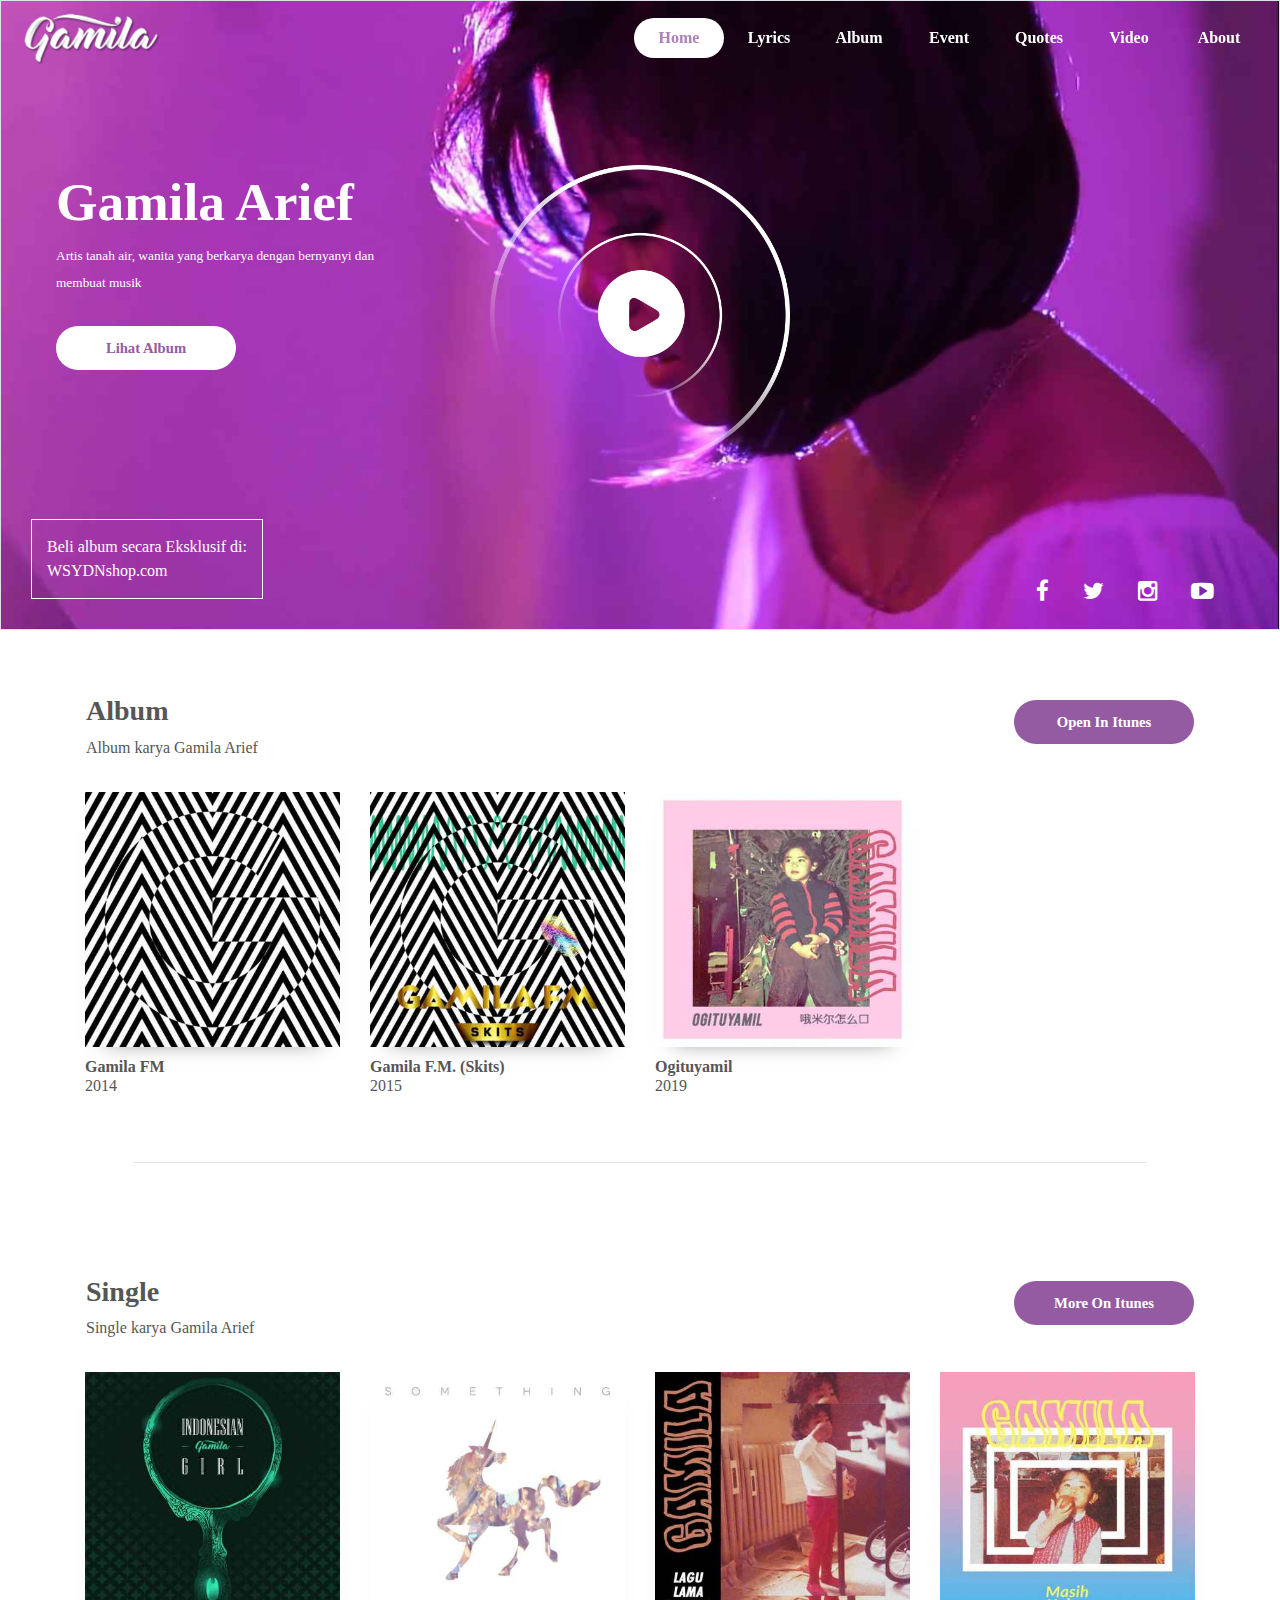
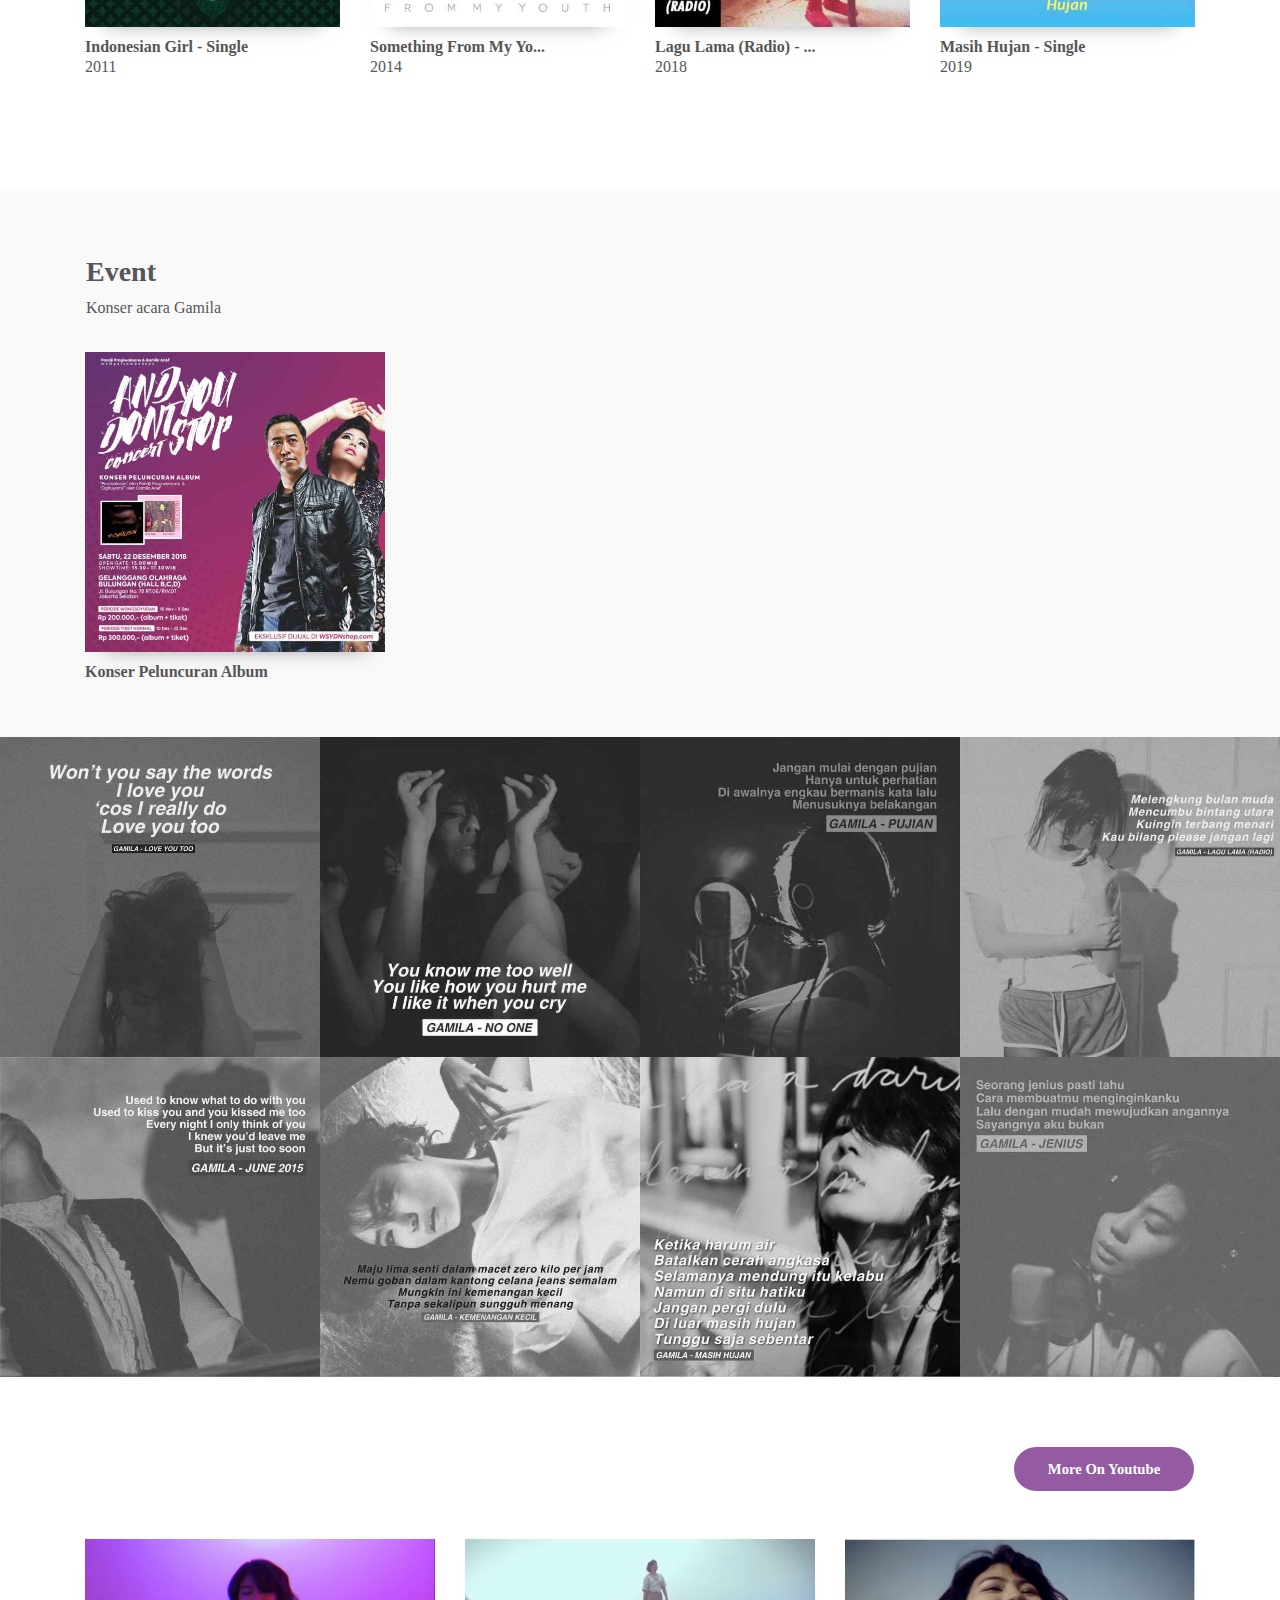
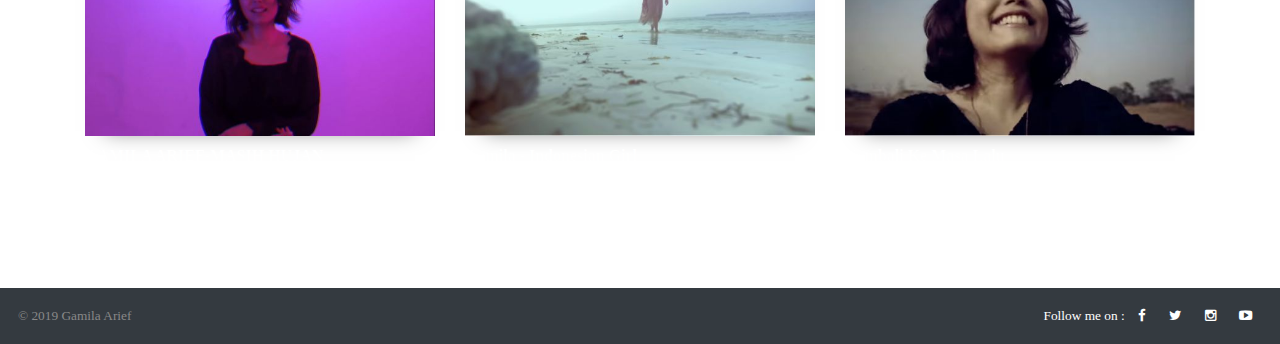
==== index.html @ d63151f1 "Add files via upload" ====
<!DOCTYPE html>
<html>
<head>
	<title>Gamila Arief - Official site</title>
	<link rel="shortcut icon" type="image/x-icon" href="img/logo2.png" />
	<!-- Latest compiled and minified CSS -->
	<link rel="stylesheet" href="https://maxcdn.bootstrapcdn.com/bootstrap/4.3.1/css/bootstrap.min.css">
	<link rel="stylesheet" href="style.css">

	<!-- jQuery library -->
	<script src="https://ajax.googleapis.com/ajax/libs/jquery/3.3.1/jquery.min.js"></script>

	<!-- Popper JS -->
	<script src="https://cdnjs.cloudflare.com/ajax/libs/popper.js/1.14.7/umd/popper.min.js"></script>
	<link rel="stylesheet" href="css/magnific-popup.css">
	<!-- Magnific Popup core JS file -->
	<script src="js/jquery.magnific-popup.js"></script>

	<!-- Latest compiled JavaScript -->
	<script src="https://maxcdn.bootstrapcdn.com/bootstrap/4.3.1/js/bootstrap.min.js"></script>

	<link rel="stylesheet" href="fontawesome/css/font-awesome.min.css">

	<meta name="viewport" content="width=device-width,initial-scale=1.0">
</head>
<body>
	<header class="border col-sm-12">
		<nav class="navbar fixed-top" id="navbarid">
			<div class="nav-brand">
				<a href="index.html"><img src="img/logo.png" width="150px"></a>
			</div>
			<ul class="nav navbar-right navbar-inline mynavbar">
				<li class="nav-item nav-res">
					<a href="index.html" class="nav-link"  id="active"><b>Home</b></a>
				</li>
				<li class="nav-item nav-res">
					<a href="Lyric.html" class="nav-link"><b>Lyrics</b></a>
				</li>
				<li class="nav-item nav-res album">
					<a href="index.html#album" class="nav-link"><b>Album</b></a>
				</li>
				<li class="nav-item nav-res event">
					<a href="index.html#event" class="nav-link"><b>Event</b></a>
				</li>
				<li class="nav-item nav-res quotes">
					<a href="index.html#quotes" class="nav-link"><b>Quotes</b></a>
				</li>
				<li class="nav-item nav-res video">
					<a href="index.html#video" class="nav-link"><b>Video</b></a>
				</li>
				<li class="nav-item nav-res">
					<a href="about.html" class="nav-link"><b>About</b></a>
				</li>

				<li class="nav-item dropdown">
			      <a class="nav-link dropdown-toggle" href="#" id="navbardrop" data-toggle="dropdown">
			        Menu
			      </a>
			      <div class="dropdown-menu">
			        <a class="dropdown-item" href="index.html" id="active2">Home</a>
			         <a class="dropdown-item" href="lyric.html">Lyrics</a>
			        <a class="dropdown-item album" href="index.html#album">Album</a>
			        <a class="dropdown-item event" href="index.html#event">Event</a>
			        <a class="dropdown-item quotes" href="index.html#quotes">Quotes</a>
			        <a class="dropdown-item video" href="index.html#video">Video</a>
			         <a class="dropdown-item" href="about.html">About</a>
			      </div>
			    </li>
			</ul>
		</nav>


		<div class="short-title-header">
			<h1>Gamila Arief</h1>
			<p>
				Artis  tanah air, wanita  yang berkarya dengan bernyanyi dan membuat musik
			</p>
			<div class="my-button button-header">
				<a href="#album" class="btn bg-white color-purple">Lihat Album</a>
			</div>
		</div>

		<div class="playbutton pa-center" data-toggle="modal" data-target="#myModal">
			<a href="#">
				<img src="img/playbutton.png">
			</a>
		</div>




		<!-- Modal Video -->

		<div class="modal fade" id="myModal">
		  <div class="modal-dialog">
		    <div class="modal-content">

		      <!-- Modal Header -->
		      <div class="modal-header">
		        <h4 class="modal-title">Gamila Arief - Masih Hujan</h4>
		        <button type="button" class="close" data-dismiss="modal">&times;</button>
		      </div>

		      <!-- Modal body -->
		      <div class="modal-body">
		        <iframe width="100%" height="315" src="https://www.youtube.com/embed/t0N5Xj3_-EA" frameborder="0" allow="accelerometer; autoplay; encrypted-media; gyroscope; picture-in-picture" allowfullscreen></iframe>
		      </div>

		      <!-- Modal footer -->
		      <div class="modal-footer">
		      	<a href="https://www.youtube.com/watch?v=t0N5Xj3_-EA" class="btn btn-primary float-left" target="_blank">Open in Youtube</a>
		        <button type="button" class="btn btn-danger" data-dismiss="modal">Close</button>
		      </div>

		    </div>
		  </div>
		</div>

		<!-- Modal Video -->




		<div class="note-buy pa">
			Beli album secara Eksklusif di:<Br><a href="http://WSYDNshop.com">WSYDNshop.com</a>
		</div>

		<div class="medsos pa">
			<a href="https://www.facebook.com/gamila.burhan" target="_blank"><i class="fa fa-facebook"></i></a>
			<a href="https://twitter.com/gamilaarie" target="_blank"><i class="fa fa-twitter"></i></a>
			<a href="https://www.instagram.com/gamilaarief/?hl=en" target="_blank"><i class="fa fa-instagram"></i></a>
			<a href="https://www.youtube.com/user/gamilaarief" target="_blank"><i class="fa fa-youtube-play"></i></a>
		</div>
	</header>

	<main>
		<div class="scrollbacktotop">
			
		</div>
		<div class="container">
			<div class="row">
				<div class="p-3 col-6 cblack mt-5" id="album">
					<h3><b>Album</b></h3>
					<p>Album  karya Gamila Arief</p>
				</div>
				<div class="p-3 col-6 cblack  mt-4">
					<div class="my-button main-button button-header">
						<a href="https://itunes.apple.com/id/artist/gamila-arief/910777430" class="btn float-right" target="_blank">Open In Itunes</a>
					</div>
				</div>

				<div class="col-sm-12">
					
					<div class="row">
						<div class="box-square card-image-size res-five col-sm-3">
							<a href="https://itunes.apple.com/id/album/gamila-fm/id942425532" target="_blank">
								<img src="img/album1.jpg">
								<h6><b>Gamila FM</b></h6>
								<p>2014</p>
							</a>
						</div>
						<div class="box-square card-image-size res-five col-sm-3">
							<a href="https://itunes.apple.com/id/album/gamila-f-m-skits-ep/1067713448" target="_blank">
								<img src="img/album2.jpg">
								<h6><b>Gamila F.M. (Skits)</b></h6>
								<p>2015</p>
							</a>
						</div>
						<div class="box-square card-image-size res-five col-sm-3">
							<a href="https://itunes.apple.com/id/album/ogituyamil/1449852335" target="_blank">
								<img src="img/album3.jpg">
								<h6><b>Ogituyamil</b></h6>
								<p>2019</p>
							</a>
						</div>
					</div>
						
				</div>
			</div>

			<div class="m-5">
				<hr>
			</div>

			<div class="row">
				<div class="p-3 col-6 cblack mt-5">
					<h3><b>Single</b></h3>
					<p>Single  karya Gamila Arief</p>
				</div>
				<div class="p-3 col-6 cblack  mt-4">
					<div class="my-button main-button button-header">
						<a href="https://itunes.apple.com/id/artist/gamila-arief/910777430#see-all/single-albums" target="_blank" class="btn float-right">More On Itunes</a>
					</div>
				</div>

				<div class="col-sm-12 the-box">
					
					<div class="row">
						<div class="box-square card-image-size res-five col-sm-3">
							<a href="https://itunes.apple.com/id/album/indonesian-girl-single/910777397" target="_blank">
								<img src="img/single1.jpg">
								<h6><b>Indonesian Girl - Single</b></h6>
								<p>2011</p>
							</a>
						</div>
						<div class="box-square card-image-size res-five col-sm-3">
							<a href="https://itunes.apple.com/id/album/something-from-my-youth-single/910778832" target="_blank">
								<img src="img/single2.jpg">
								<h6><b>Something From My Yo...</b></h6>
								<p>2014</p>
							</a>
						</div>
						<div class="box-square card-image-size res-five col-sm-3">
							<a href="https://itunes.apple.com/id/album/lagu-lama-radio-single/1445580689" target="_blank">
								<img src="img/single3.jpg">
								<h6><b>Lagu Lama (Radio) - ...</b></h6>
								<p>2018</p>
							</a>
						</div>
						<div class="box-square card-image-size res-five col-sm-3">
							<a href="https://itunes.apple.com/id/album/masih-hujan-single/1440645522" target="_blank">
								<img src="img/single4.jpg">
								<h6><b>Masih Hujan - Single</b></h6>
								<p>2019</p>
							</a>
						</div>
					</div>
						
				</div>
				<div class="m-5"></div>
			</div>
		</div>

		<div class="container-fluid bg-grey">
			<div class="container">
				<div class="row" id="event">
					<div class="p-3 col-6 cblack mt-5">
					<h3><b>Event</b></h3>
					<p>Konser acara Gamila</p>
				</div>

				<div class="col-sm-12 the-box">
					
					<div class="row">
						<div class="box-square card-image-size card-image-size-2 col-sm-3">
							<a href="img/event.jpg">
								<img src="img/event.jpg">
								<h6><b>Konser Peluncuran Album</b></h6>
							</a>
						</div>
					</div>
					<div class="m-5"></div>	
				</div>
				</div>
			</div>
		</div>
		<div class="image-quote" id="quotes">
			<a href="img/quote1.jpg"><img src="img/quote1.jpg"></a>
			<a href="img/quote2.jpg"><img src="img/quote2.jpg"></a>
			<a href="img/quote3.jpg"><img src="img/quote3.jpg"></a>
			<a href="img/quote4.jpg"><img src="img/quote4.jpg"></a>
			<a href="img/quote5.jpg"><img src="img/quote5.jpg"></a>
			<a href="img/quote6.jpg"><img src="img/quote6.jpg"></a>
			<a href="img/quote7.jpg"><img src="img/quote7.jpg"></a>
			<a href="img/quote8.jpg"><img src="img/quote8.jpg"></a>
		</div>
		<div class="clearfix"></div>

		<div class="container-fluid video-section">
			<div class="container">
				<div class="row">
					<div class="p-3 col-6 cblack mt-5">
						<h3><b>Single</b></h3>
						<p>Single  karya Gamila Arief</p>
					</div>
					<div class="p-3 col-6 cblack  mt-4">
						<div class="my-button main-button button-header">
							<a href="https://www.youtube.com/user/gamilaarief/videos" class="btn float-right" target="_blank">More On Youtube</a>
						</div>
					</div>

					<div class="col-sm-12 the-box" id="video">
						
						<div class="row">
							<div class="box-square card-image-size card-image-size-3 col-sm-4">
								<a href="https://www.youtube.com/watch?v=t0N5Xj3_-EA" target="_blank">
									<img src="img/video1.jpg">
									<h6><b>GAMILA ARIEF-MASIH HUJAN <br>(MUSIC VIDEO)</b></h6>
								</a>
							</div>
							<div class="box-square card-image-size card-image-size-3 col-sm-4">
								<a href="https://www.youtube.com/watch?v=Pmkh_POIqPs" target="_blank">
									<img src="img/video2.jpg">
									<h6><b>Gamila - Indonesian Girl <br>[Official Video]</b></h6>
								</a>
							</div>
							<div class="box-square card-image-size card-image-size-3 col-sm-4">
								<a href="https://www.youtube.com/watch?v=XuDUXiCDimw" target="_blank">
									<img src="img/video3.jpg">
									<h6><b>Kembali Ke Masa Lalu <br>feat Ichsan Akbar</b></h6>
								</a>
							</div>
						</div>
							
					</div>
					<div class="m-5"></div>
				</div>
			</div>
		</div>
	</main>

	<footer>
		<div class="container-fluid bg-dark">
			<div class="row text-center-res">
				<div class="col-sm-6 p-2">
				&copy; 2019 Gamila Arief
			</div>
			<div class="col-sm-6 p-2 text-center-res">
				<div class="float-right color-white">
					Follow me on : 
					<a href="https://www.facebook.com/gamila.burhan" target="_blank"><i class="fa fa-facebook"></i></a>
					<a href="https://twitter.com/gamilaarie" target="_blank"><i class="fa fa-twitter"></i></a>
					<a href="https://www.instagram.com/gamilaarief/?hl=en" target="_blank"><i class="fa fa-instagram"></i></a>
					<a href="https://www.youtube.com/user/gamilaarief" target="_blank"><i class="fa fa-youtube-play"></i></a>
				</div>
			</div>
			</div>
		</div>
	</footer>



	<script type="text/javascript">
		window.onscroll = function() {myFunction()};

		function myFunction() {
		  if (document.body.scrollTop > 50 || document.documentElement.scrollTop > 50) {
		    document.getElementById("navbarid").className = "navbar fixed-top background-navbar-scroll";
		  } else {
		    document.getElementById("navbarid").className = "navbar fixed-top";
		  }

		  if(document.documentElement.scrollTop <= $("#album").offset().top){
		  	$('.album a').removeAttr('id');
		  }

		  if(document.documentElement.scrollTop >= $("#album").offset().top -100 ){
		  	$('.album a').attr('id', 'active');
		  	$('.event a').removeAttr('id');
		  	$('.quotes a').removeAttr('id');
		  	$('.video a').removeAttr('id');
		  }

		  if(document.documentElement.scrollTop >= $("#event").offset().top - 100 ){
		  	$('.event a').attr('id', 'active');
		  	$('.album a').removeAttr('id');
		  	$('.quotes a').removeAttr('id');
		  	$('.video a').removeAttr('id');
		  }

		  if(document.documentElement.scrollTop >= $("#quotes").offset().top - 200 ){
		  	$('.quotes a').attr('id', 'active');
		  	$('.album a').removeAttr('id');
		  	$('.event a').removeAttr('id');
		  	$('.video a').removeAttr('id');
		  }

		  if(document.documentElement.scrollTop >= $("#video").offset().top - 300 ){
		  	$('.video a').attr('id', 'active');
		  	$('.album a').removeAttr('id');
		  	$('.event a').removeAttr('id');
		  	$('.quotes a').removeAttr('id');
		  }
		}
		

	</script>

</body>
</html>
---- style.css ----
*{
  box-sizing: border-box;
  scroll-behavior: smooth;
}
nav .nav .nav-item a{
  color: #fff;
}
body{
  font-family: century gothic !important;
}
h1{
  font-weight: bold;
}
header{
  background: url(img/bg-1.jpg);
  background-size: cover;
  background-position: right right;
  height: 630px;
  position: relative;
}
.pa-center{
  position: absolute;
  top: 50%;
  left: 50%;
  -webkit-transform:translate(-50%,-50%);
}
.pa{
  position: absolute;
}
.tf{
  -webkit-transform:translate(-50%,-50%);
}
.cblack{
  color: #565656;
}

/*Custom button*/
.my-button .btn{
  font-size: 11pt;
  border-radius: 100px;
  font-weight: bold;
  padding: 10px;
  width: 180px;
}

/*Color */
.color-purple{
  color: #945BA3;
}



/*---------------other----------------*/

.bg-grey{
  background: #F9F9F9;
}
/*custom button*/
.button-header{
  margin-top: 30px;
}
.main-button .btn{
  background: #945BA3;
  color: #fff;
  transition: all 0.3s;
}
.main-button .btn:hover{
  background: #7F3791;
  transition: all 0.3s;
}


.short-title-header{
  color: #fff;
  margin-top: 170px;
  margin-left: 40px;
}
.short-title-header p{
  line-height: 2;
  width: 330px;
  font-size: 10pt;
}
.short-title-header h1{
  font-size: 40pt;
}

/*play button*/
.playbutton a img{
  width: 300px;
}


/*note buy*/
.note-buy{
  bottom: 30px;
  left: 30px;
  padding: 15px;
  border:1px solid #fff;
  color: #fff;
}
.note-buy a{
  color: #fff;
}

/*medsos header*/
.medsos{
  right: 50px;
  bottom: 20px;
}
.medsos a{
  color: #fff;
  font-size: 17pt;
  margin: 15px;
}
.mynavbar a{
  transition: all 0.3s;
  width: 90px;
  text-align: center;
}
.mynavbar a:hover{
  color: #945BA3 !important;
  background: #fff;
  transition: all 0.3s;
  border-radius: 100px;
}
.background-navbar-scroll{
  background: #A338C7;
  transition: all 0.3s;
}


/*Navbar menu*/
#active{
  background: #fff;
  color: #AC81B8;
  border-radius: 100px;
}
#active2{
  background: #AC81B8;
  color: #fff !important;
}
.dropdown-menu{
  margin-left: -70px;
}
.dropdown-menu a{
  color: #333 !important;
  display: block;
  width: 100%;
  padding: 10px;
}
.dropdown{
  display: none !important;
}
.dropdown-menu a:hover{
  background: #8F2288 !important;
  color: #fff !important;
  border-radius: 0;
  display: block;
  width: 100%;
}
.navdropdown-item a{
   padding: 15px;
  display: block;
   color: #fff;
   border-bottom:1px solid #fff;
  width: 100%;
}


/*Gallery*/
.image-quote img{
  float: left;
  width: 25%;
  height: 25%;
  transition: all 0.3s;
  -webkit-filter:grayscale(100%);
}
.image-quote img:hover{
  -webkit-filter:grayscale(0%);
  transition: all 0.5s;
}
/*box*/
.card-image-size img{
  width: 100%;
  box-shadow: 0px 10px -1px rgba(0,0,0,0.5);
  box-shadow: 0px 15px 20px -20px rgba(0,0,0,0.5);
  transition: all 0.3s;
}
.card-image-size-2 img{
  width: 300px;
}
.card-image-size-3 img{
  width: 100%;
}
.card-image-size a:hover img{
  box-shadow: 0px 35px 20px -20px rgba(0,0,0,0.5);
  transition: all 0.3s;
}
.card-image-size a{
  color: #565656;
}
.card-image-size p{
  margin-top: -10px;
}
.card-image-size h6{
  margin-top: 10px;
}
.box-square{
  display: inline-block;
}
.box-square:last-child{
  margin-right: 0px;
}


/*Video section*/
.video-section{
  background: url(img/bg-2.jpg);
  background-size: cover;
  background-attachment: fixed;
  background-position: top center;
  color: #fff;
}
.video-section *{
  color: #fff;
}



/*footer*/
footer .bg-dark .row{
  color: #888;
  padding: 10px;
  font-size: 10pt;
}
.color-white{
  color: #fff;
}
.color-white a{
  margin-left: 10px;
  margin-right: 10px;
  color: #fff;
}


@media(max-width: 944px){
  /*play button*/
  .playbutton a img{
    display: none;
  }
}
@media(max-width: 550px){
  .note-buy{
    bottom: 80px;
  }
  .short-title-header p{
    width: 200px;
  }
  .short-title-header h1{
    font-size: 30pt;
  }
  .my-button .btn{
    padding: 8px;
    width: 130px;
  }
  h3{
    font-size: 13pt;
  }
  .cblack p{
    font-size: 8pt;
  }
  footer .text-center-res .float-right{
    float: none !important;
  }
  footer .text-center-res{
    text-align: center;
  }
  .box-square{
    margin-top: 10px;
    margin-bottom: 10px;
  }
  .res-five{
    width: 50% !important;
  }
  .image-quote img{
    width: 50%;
  }
  .video-section{
    background-attachment: scroll;
  }
  .the-box-about h1{
    font-size: 23pt;
  }
  .the-box-about{
    padding: 30px !important;
  }
  .pn{
    padding: 30px !important;
  }
  .medsos-about .float-right{
    float: none !important;
  }
  .medsos-about{
    text-align: center !important;
    margin: 0 auto;
  }
}
@media(max-width: 768px){
  .nav-res{
    display: none;
  }
  .dropdown{
    display: block !important;;
  }
  .dropdown-menu{
    right: 30%;
  }
  .nav-brand img{
    width: 100px;
    margin-top: 10px;
  }
}




/*Lyric*/
.header-lyric{
  height: 330px;
}
.short-title-header-2{
  margin-top: 130px;
}
.lyric-box .res-five{
  margin-top: 40px;
}
.about-box .the-box-about{
  height: 400px;
  border:1px solid #eaeaea;
  color: #777;
}
.about-box .the-box-about:nth-child(1){
  background: url(img/bg-2.jpg);
  background-size: cover;
  background-position: center;
}
.color-grey a{
  color: #555;
}
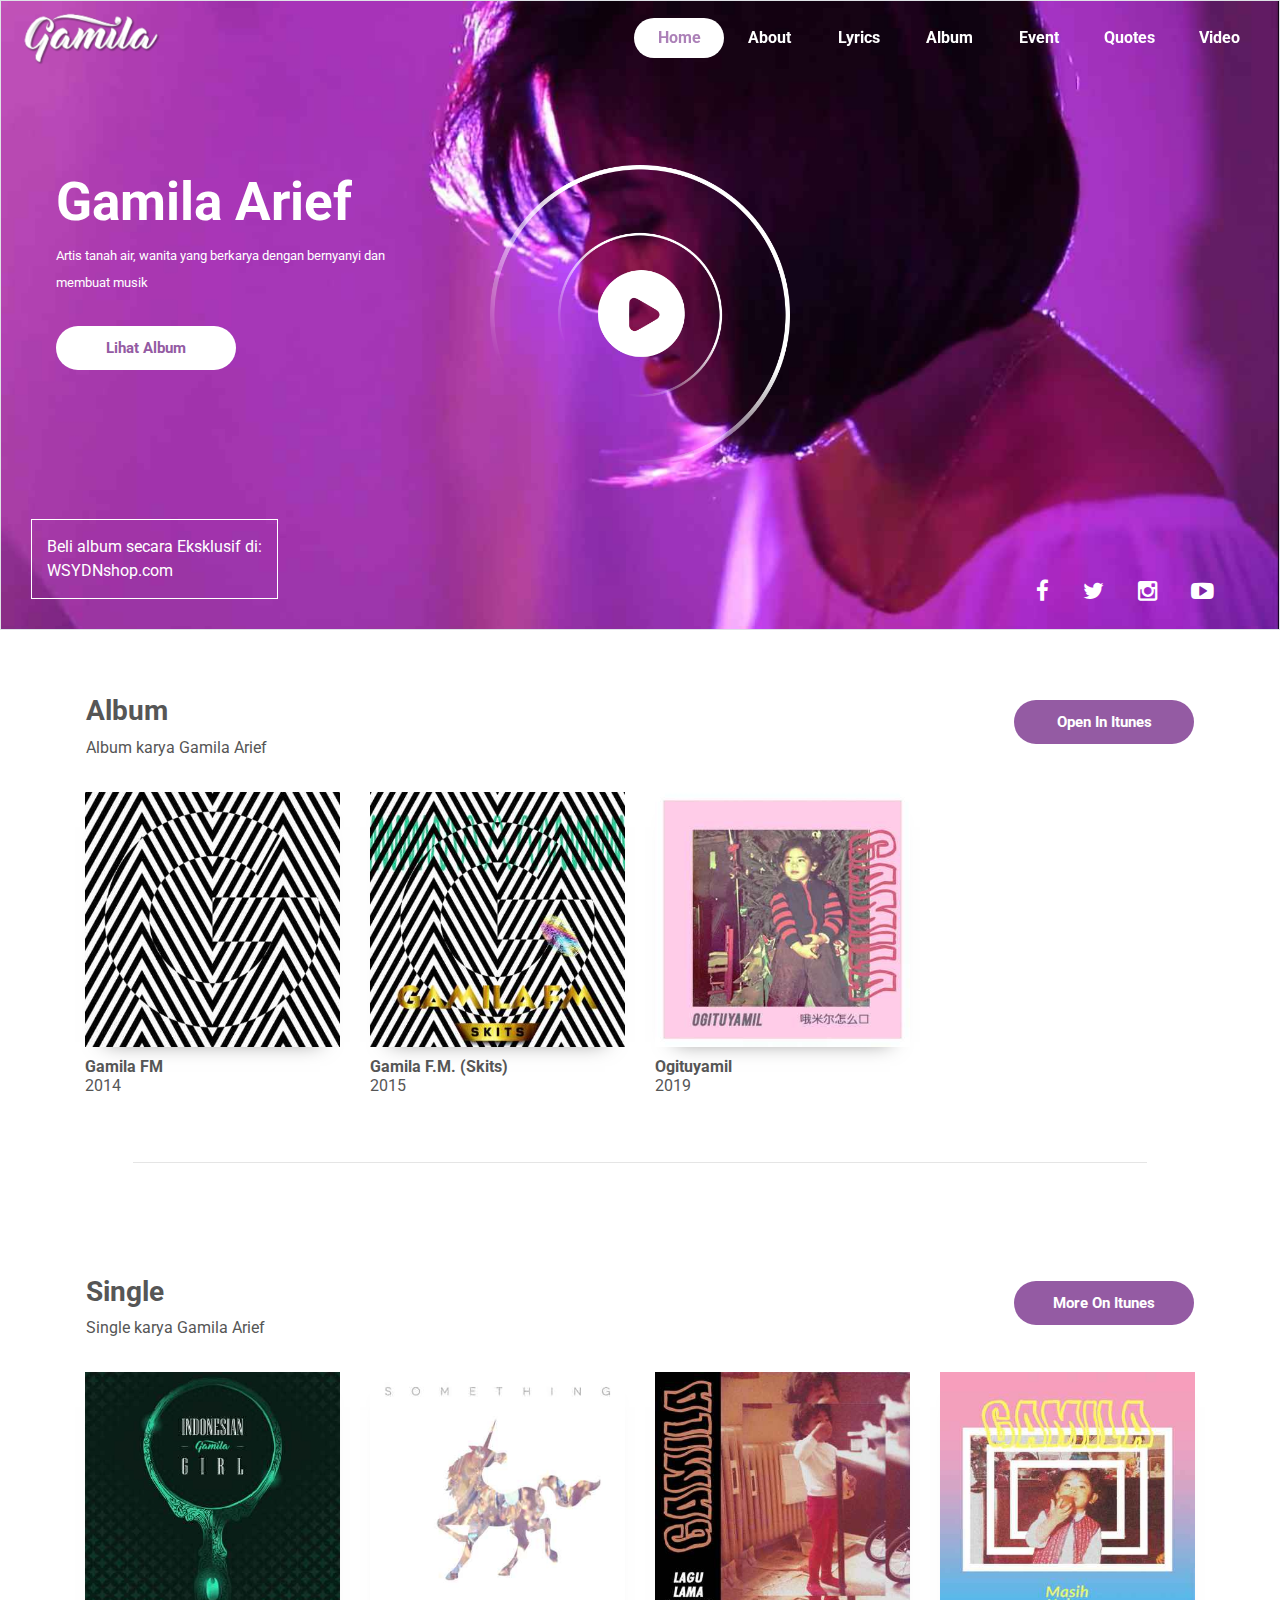
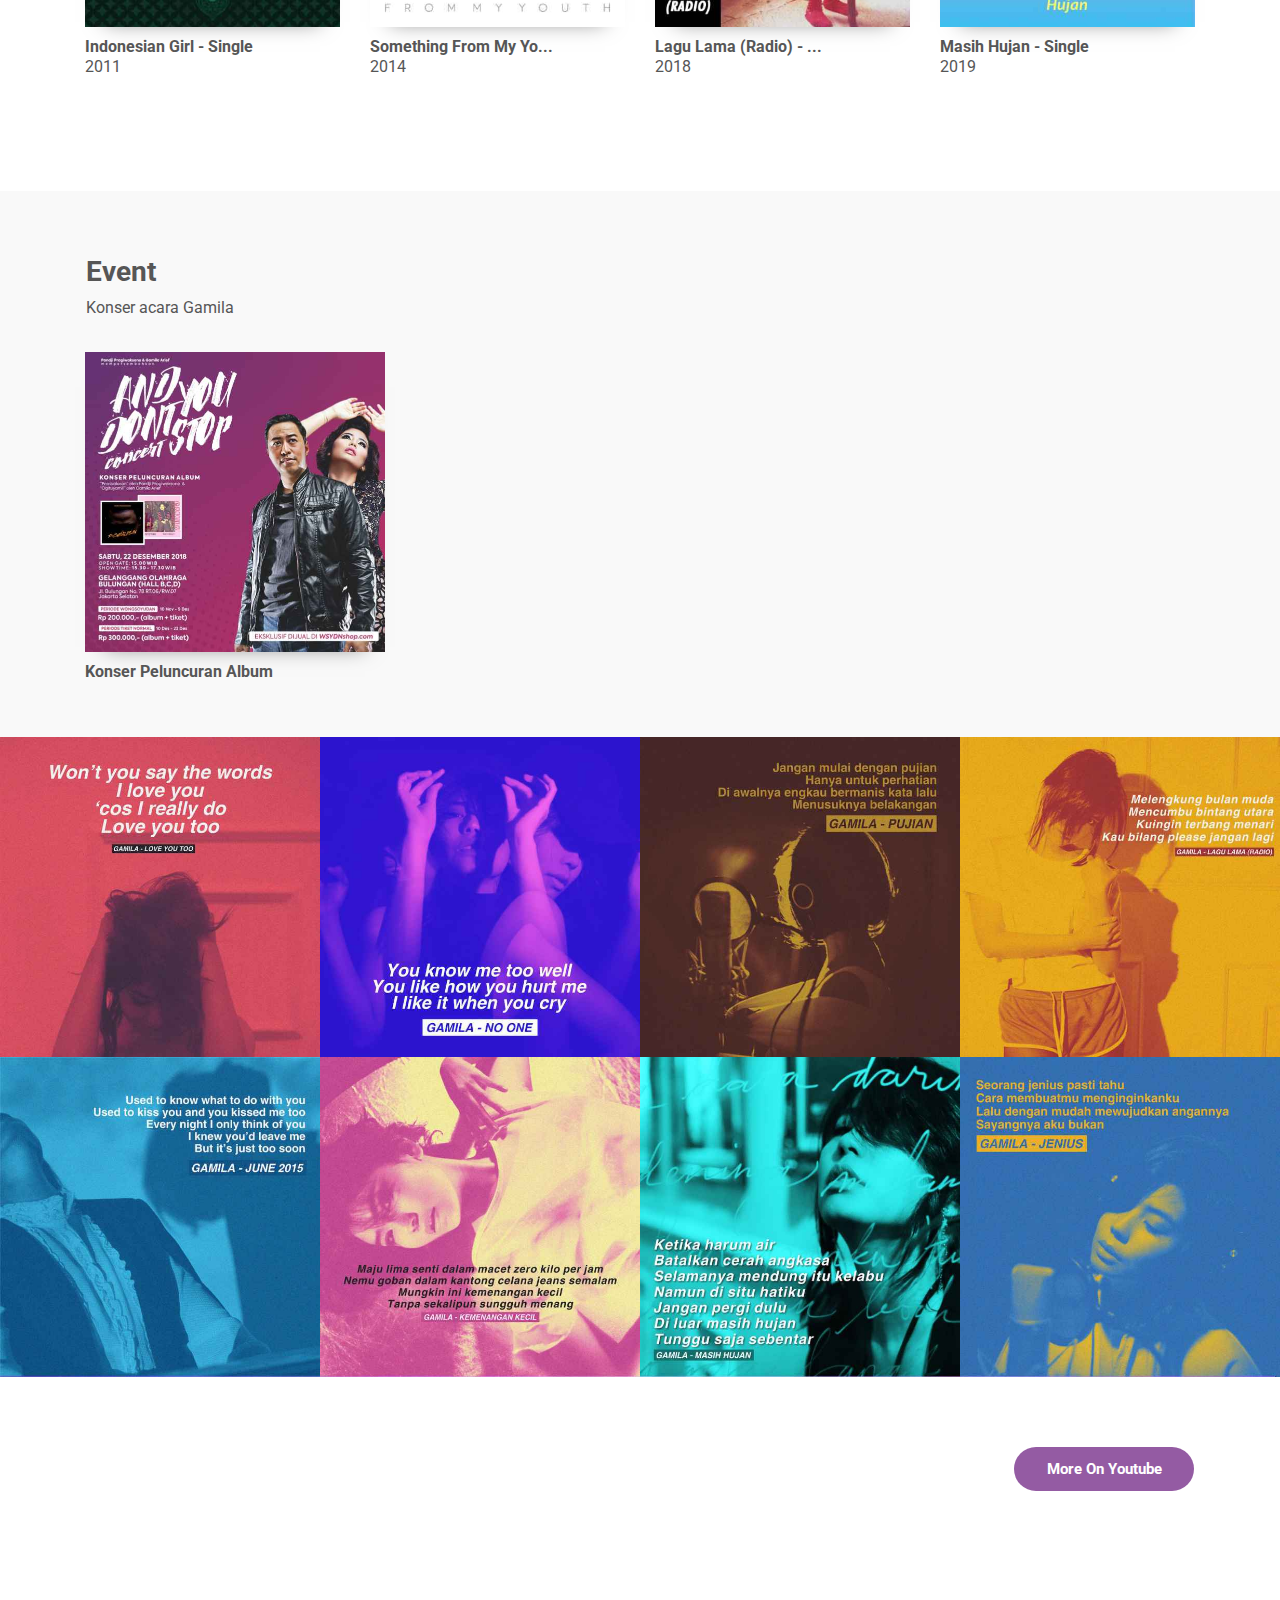
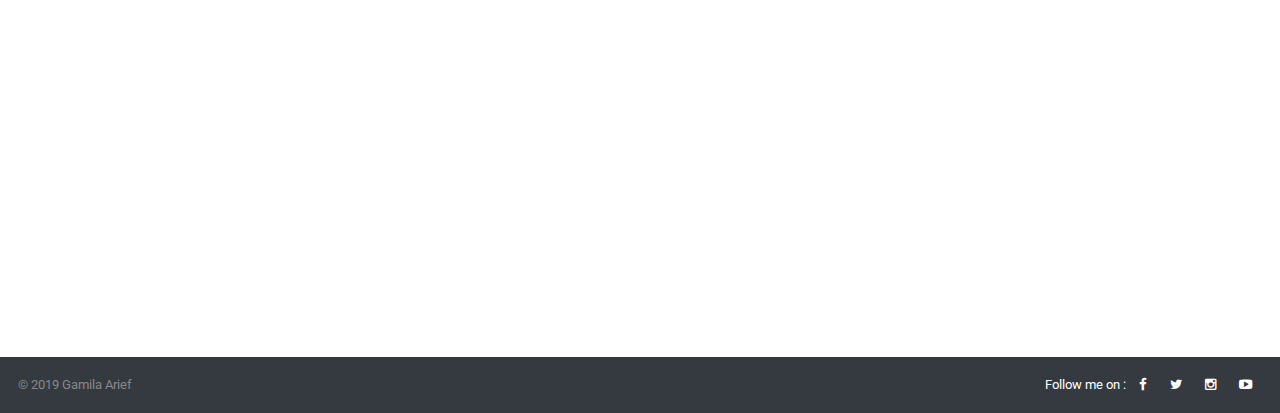
==== commit ac2f0d23: "Add files via upload" ====
--- a/index.html
+++ b/index.html
@@ -6,13 +6,14 @@
 	<!-- Latest compiled and minified CSS -->
 	<link rel="stylesheet" href="https://maxcdn.bootstrapcdn.com/bootstrap/4.3.1/css/bootstrap.min.css">
 	<link rel="stylesheet" href="style.css">
+	<link href="https://fonts.googleapis.com/css?family=Roboto" rel="stylesheet">
 
 	<!-- jQuery library -->
 	<script src="https://ajax.googleapis.com/ajax/libs/jquery/3.3.1/jquery.min.js"></script>
+	<script src="http://code.jquery.com/jquery-1.11.1.min.js"></script>
 
 	<!-- Popper JS -->
 	<script src="https://cdnjs.cloudflare.com/ajax/libs/popper.js/1.14.7/umd/popper.min.js"></script>
-	<link rel="stylesheet" href="css/magnific-popup.css">
 	<!-- Magnific Popup core JS file -->
 	<script src="js/jquery.magnific-popup.js"></script>
 
@@ -22,6 +23,12 @@
 	<link rel="stylesheet" href="fontawesome/css/font-awesome.min.css">
 
 	<meta name="viewport" content="width=device-width,initial-scale=1.0">
+
+
+
+	<script src="js/jquery.magnific-popup.js"></script>
+	<link rel="stylesheet" href="magnific-popup.css">
+	<script type="text/javascript" src="js/demo.js"></script>
 </head>
 <body>
 	<header class="border col-sm-12">
@@ -34,7 +41,10 @@
 					<a href="index.html" class="nav-link"  id="active"><b>Home</b></a>
 				</li>
 				<li class="nav-item nav-res">
-					<a href="Lyric.html" class="nav-link"><b>Lyrics</b></a>
+					<a href="about.html" class="nav-link"><b>About</b></a>
+				</li>
+				<li class="nav-item nav-res">
+					<a href="lyric.html" class="nav-link"><b>Lyrics</b></a>
 				</li>
 				<li class="nav-item nav-res album">
 					<a href="index.html#album" class="nav-link"><b>Album</b></a>
@@ -47,9 +57,6 @@
 				</li>
 				<li class="nav-item nav-res video">
 					<a href="index.html#video" class="nav-link"><b>Video</b></a>
-				</li>
-				<li class="nav-item nav-res">
-					<a href="about.html" class="nav-link"><b>About</b></a>
 				</li>
 
 				<li class="nav-item dropdown">
@@ -58,12 +65,13 @@
 			      </a>
 			      <div class="dropdown-menu">
 			        <a class="dropdown-item" href="index.html" id="active2">Home</a>
+			        <a class="dropdown-item" href="about.html">About</a>
 			         <a class="dropdown-item" href="lyric.html">Lyrics</a>
 			        <a class="dropdown-item album" href="index.html#album">Album</a>
 			        <a class="dropdown-item event" href="index.html#event">Event</a>
 			        <a class="dropdown-item quotes" href="index.html#quotes">Quotes</a>
 			        <a class="dropdown-item video" href="index.html#video">Video</a>
-			         <a class="dropdown-item" href="about.html">About</a>
+			         
 			      </div>
 			    </li>
 			</ul>
@@ -255,14 +263,27 @@
 			</div>
 		</div>
 		<div class="image-quote" id="quotes">
-			<a href="img/quote1.jpg"><img src="img/quote1.jpg"></a>
-			<a href="img/quote2.jpg"><img src="img/quote2.jpg"></a>
-			<a href="img/quote3.jpg"><img src="img/quote3.jpg"></a>
-			<a href="img/quote4.jpg"><img src="img/quote4.jpg"></a>
-			<a href="img/quote5.jpg"><img src="img/quote5.jpg"></a>
-			<a href="img/quote6.jpg"><img src="img/quote6.jpg"></a>
-			<a href="img/quote7.jpg"><img src="img/quote7.jpg"></a>
-			<a href="img/quote8.jpg"><img src="img/quote8.jpg"></a>
+
+
+
+
+
+
+
+
+		</div>
+		<div id="swarupGallery">
+		  <ul>
+		    <li><a href="img/quote1.jpg"><img src="img/quote1.jpg" width="190" height="190" alt="image 01" /></a></li>
+		    <li><a href="img/quote2.jpg"><img src="img/quote2.jpg" width="190" height="190" alt="image 02" /></a></li>
+		    <li><a href="img/quote3.jpg"><img src="img/quote3.jpg" width="190" height="190" alt="image 03" /></a></li>
+		    <li><a href="img/quote4.jpg"><img src="img/quote4.jpg" width="190" height="190" alt="image 04" /></a></li>
+		    <li><a href="img/quote5.jpg"><img src="img/quote5.jpg" width="190" height="190" alt="image 05" /></a></li>
+		    <li><a href="img/quote6.jpg"><img src="img/quote6.jpg" width="190" height="190" alt="image 06" /></a></li>
+		    <li><a href="img/quote7.jpg"><img src="img/quote7.jpg" width="190" height="190" alt="image 07" /></a></li>
+		    <li><a href="img/quote8.jpg"><img src="img/quote8.jpg" width="190" height="190" alt="image 08" /></a></li>
+		  </ul>
+		  <div id="navHolder"></div>
 		</div>
 		<div class="clearfix"></div>
 
@@ -283,22 +304,13 @@
 						
 						<div class="row">
 							<div class="box-square card-image-size card-image-size-3 col-sm-4">
-								<a href="https://www.youtube.com/watch?v=t0N5Xj3_-EA" target="_blank">
-									<img src="img/video1.jpg">
-									<h6><b>GAMILA ARIEF-MASIH HUJAN <br>(MUSIC VIDEO)</b></h6>
-								</a>
+								<iframe width="100%" height="315" src="https://www.youtube.com/embed/t0N5Xj3_-EA" frameborder="0" allow="accelerometer; autoplay; encrypted-media; gyroscope; picture-in-picture" allowfullscreen></iframe>
 							</div>
 							<div class="box-square card-image-size card-image-size-3 col-sm-4">
-								<a href="https://www.youtube.com/watch?v=Pmkh_POIqPs" target="_blank">
-									<img src="img/video2.jpg">
-									<h6><b>Gamila - Indonesian Girl <br>[Official Video]</b></h6>
-								</a>
+								<iframe width="100%" height="315" src="https://www.youtube.com/embed/Pmkh_POIqPs" frameborder="0" allow="accelerometer; autoplay; encrypted-media; gyroscope; picture-in-picture" allowfullscreen></iframe>
 							</div>
 							<div class="box-square card-image-size card-image-size-3 col-sm-4">
-								<a href="https://www.youtube.com/watch?v=XuDUXiCDimw" target="_blank">
-									<img src="img/video3.jpg">
-									<h6><b>Kembali Ke Masa Lalu <br>feat Ichsan Akbar</b></h6>
-								</a>
+								<iframe width="100%" height="315" src="https://www.youtube.com/embed/XuDUXiCDimw" frameborder="0" allow="accelerometer; autoplay; encrypted-media; gyroscope; picture-in-picture" allowfullscreen></iframe>
 							</div>
 						</div>
 							
@@ -375,6 +387,18 @@
 		
 
 	</script>
+	<script language="javascript">
+	$(document).ready(function() {
+		//alert('d');
+		$('#swarupGallery').mycaptcha({
+			width: '100',
+			navHolder: '#navHolder',
+			coloum: 0,
+			gutterSpace: 0,
+		});
+		//$(".group2").colorbox({rel:'group2', transition:"fade"});
+	});
+	</script>
 
 </body>
 </html>--- a/style.css
+++ b/style.css
@@ -6,7 +6,7 @@
   color: #fff;
 }
 body{
-  font-family: century gothic !important;
+  font-family: 'Roboto', sans-serif !important;
 }
 h1{
   font-weight: bold;
@@ -341,9 +341,87 @@
 }
 .about-box .the-box-about:nth-child(1){
   background: url(img/bg-2.jpg);
-  background-size: cover;
+  background-size: cover !important;
   background-position: center;
+  background-repeat: no-repeat;
 }
 .color-grey a{
   color: #555;
-}+}
+#swarupGallery {
+  width: 100%;
+  height: auto;
+}
+
+#swarupGallery ul {
+  width: 100%;
+  height: auto;
+  padding: 0;
+  margin: 0;
+  list-style: none;
+}
+
+#swarupGallery ul li {
+  -webkit-transition: all .2s ease-in;
+  -moz-transition: all .2s ease-in;
+  -o-transition: all .2s ease-in;
+  -ms-transition: all .2s ease-in;
+  transition: all .2s ease-in;
+  margin: 0 !important;
+}
+
+#swarupGallery ul li:hover {
+  opacity: 0.4;
+  filter: alpha(opacity=40);
+}
+
+#swarupGallery #sscsworld {
+  width: 100%;
+  height: auto;
+  display: block;
+}
+
+#swarupGallery .gallary-row {
+  width: 100%;
+  height: auto;/*position:absolute;*/
+}
+
+#swarupGallery #navHolder {
+  width: 100%;
+  height: 30px;
+  line-height: 30px;
+  padding: 0;
+  margin: 0;
+  position: absolute;
+  display: none;
+}
+
+.spacer {
+  width: 100%;
+  height: 0px;
+  margin: 0;
+  padding: 0;
+  clear: both;
+  display: block;
+}
+
+.swa-nav {
+  width: auto;
+  display: inline-block;
+  height: 30px;
+  position: absolute;
+  cursor: pointer;
+  padding: 0 5px;
+}
+
+#next-swa {
+  right: 0px;
+  top: 0px;
+}
+
+#prev-swa {
+  left: 0px;
+  top: 0px;
+}
+
+.kkk { display: none }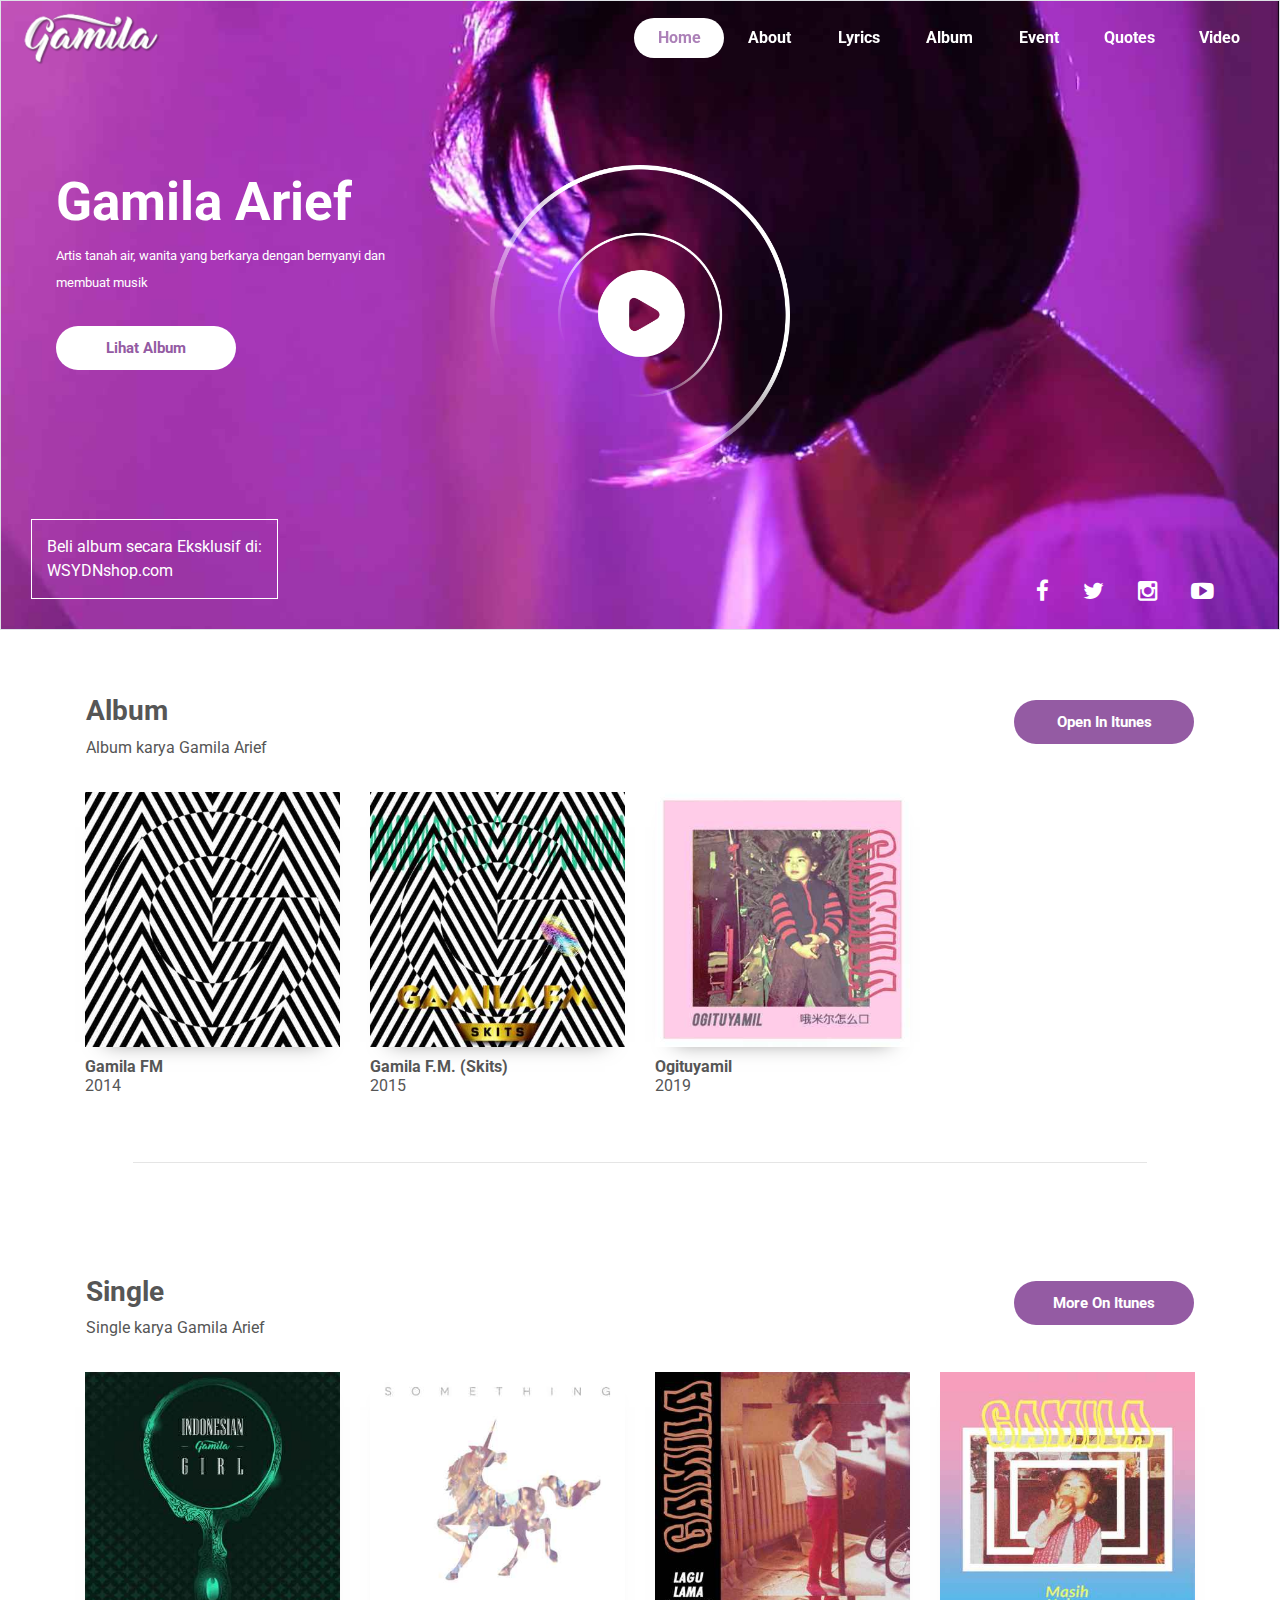
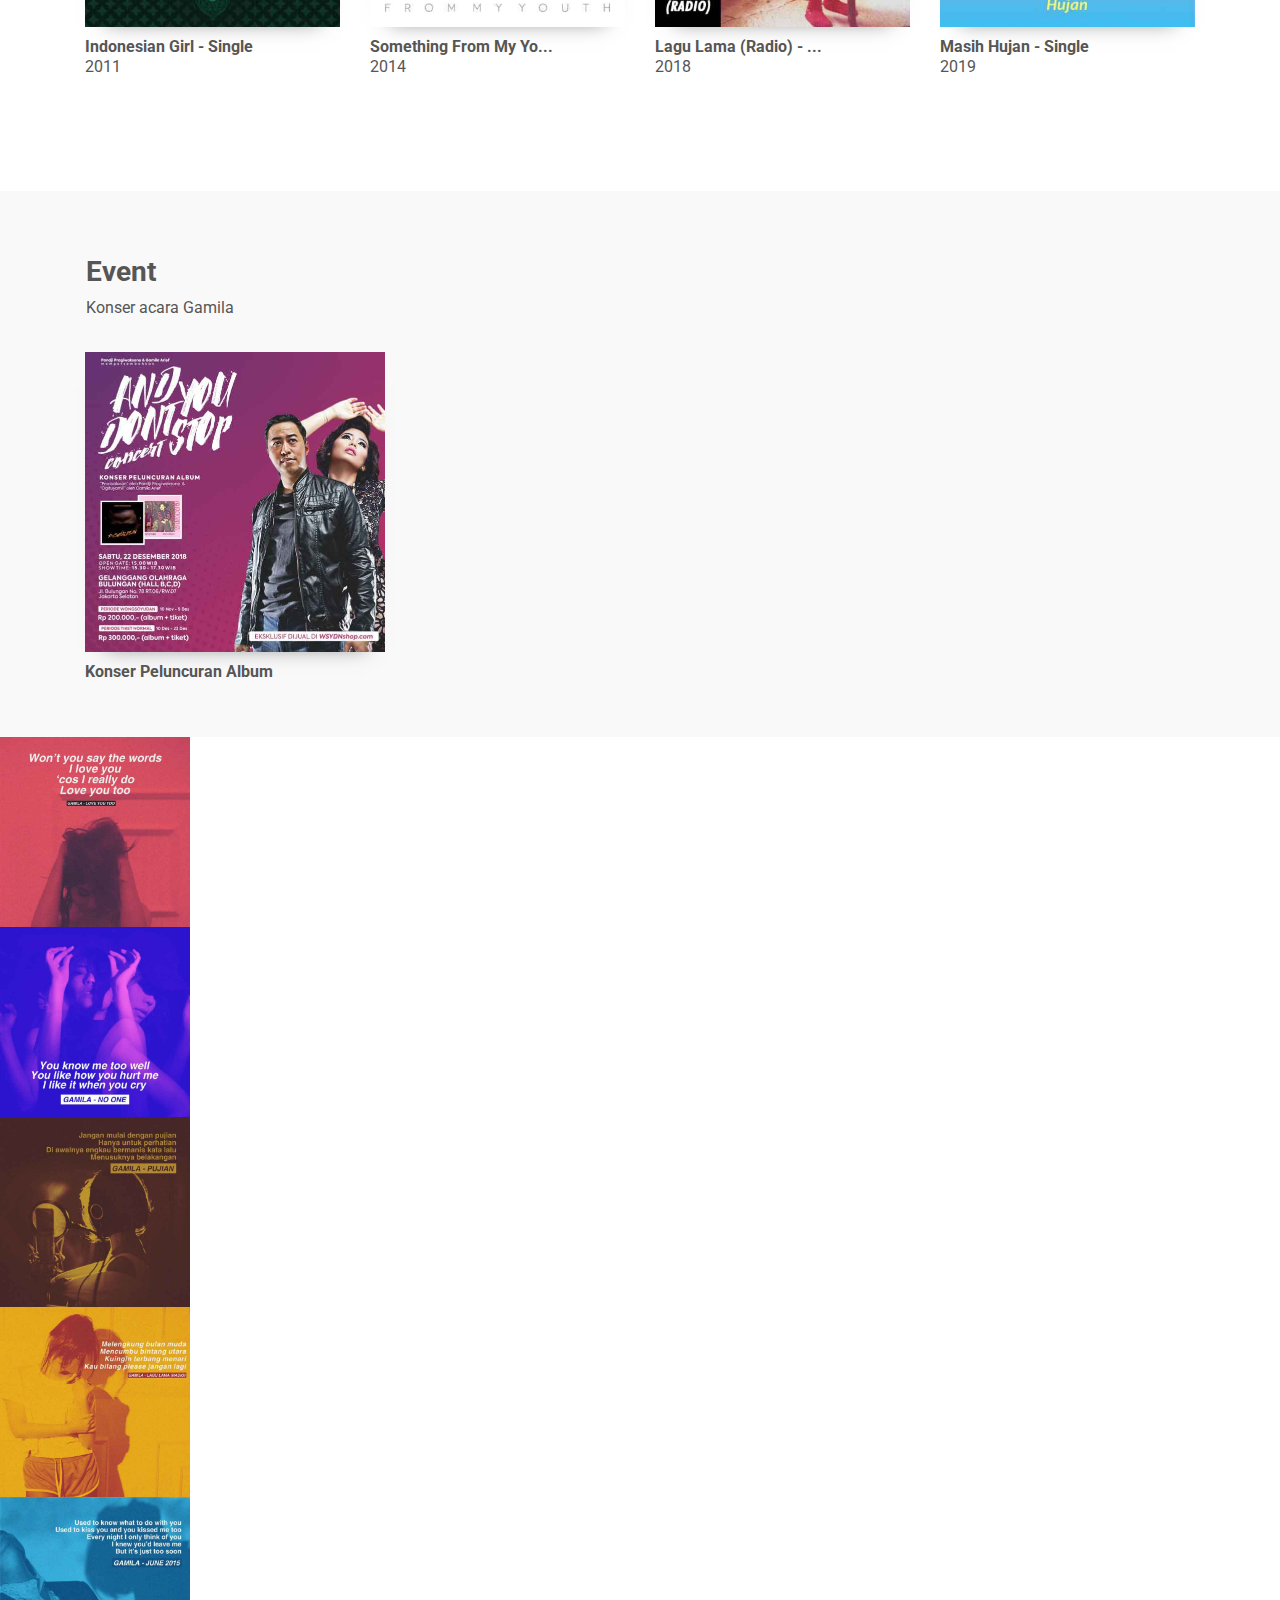
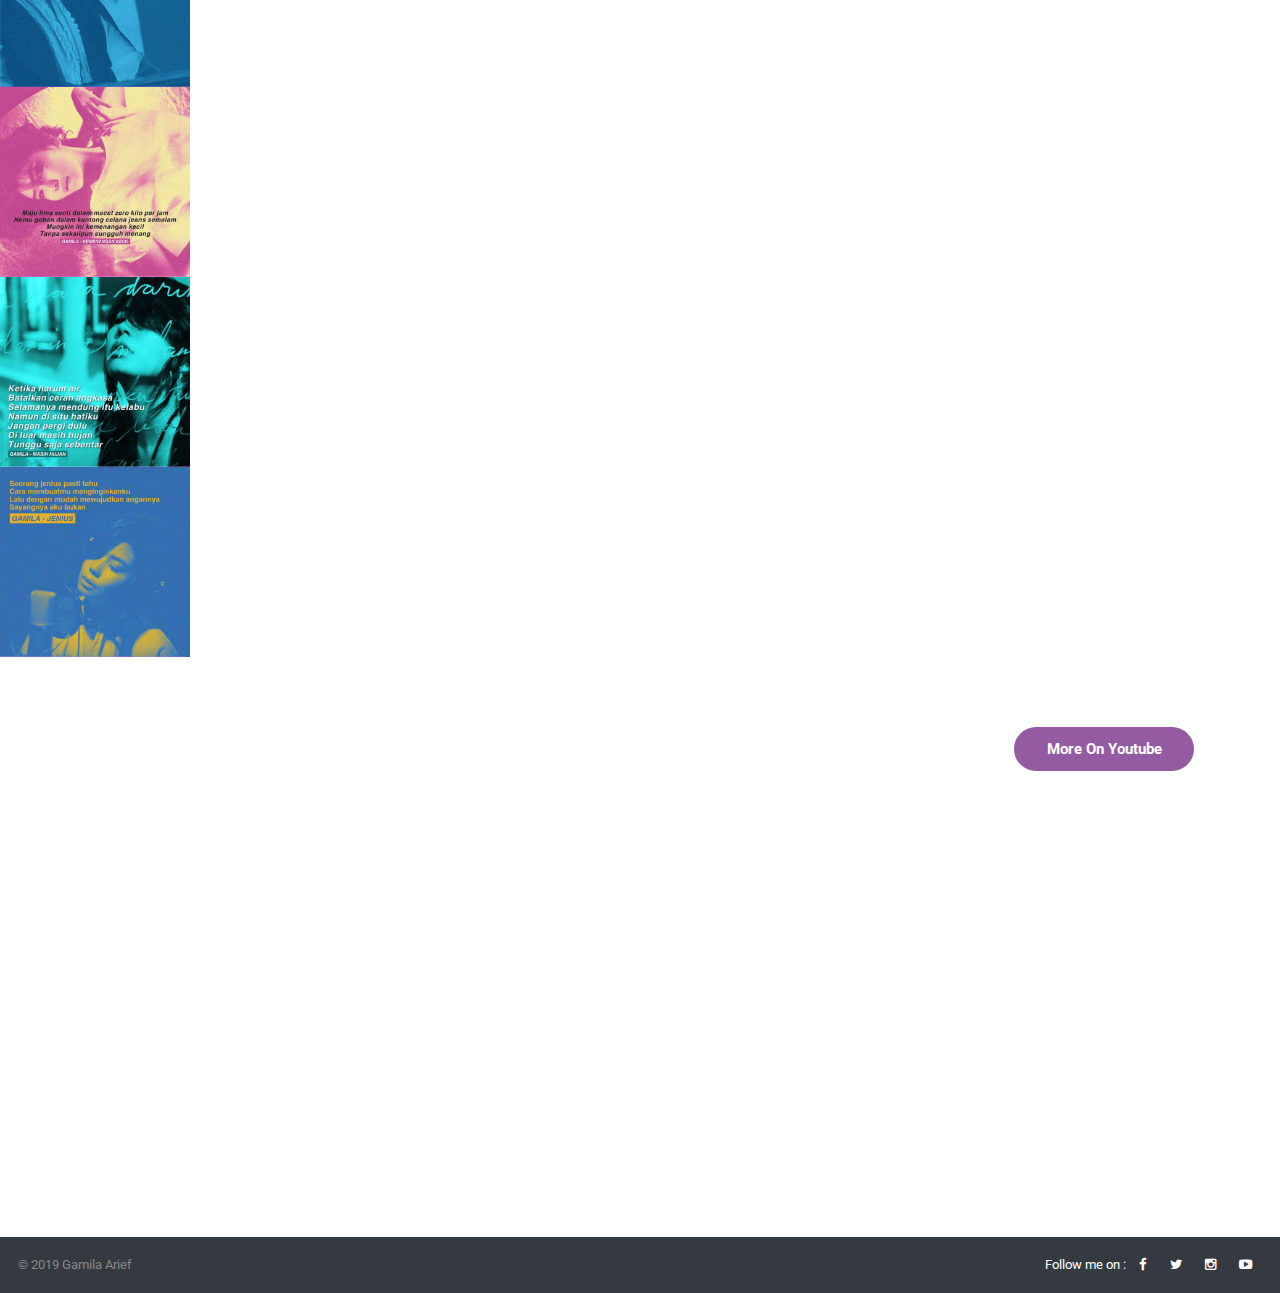
==== commit b77c3176: "Update index.html" ====
--- a/index.html
+++ b/index.html
@@ -9,8 +9,8 @@
 	<link href="https://fonts.googleapis.com/css?family=Roboto" rel="stylesheet">
 
 	<!-- jQuery library -->
+	<script src="http://code.jquery.com/jquery-1.11.1.min.js"></script>
 	<script src="https://ajax.googleapis.com/ajax/libs/jquery/3.3.1/jquery.min.js"></script>
-	<script src="http://code.jquery.com/jquery-1.11.1.min.js"></script>
 
 	<!-- Popper JS -->
 	<script src="https://cdnjs.cloudflare.com/ajax/libs/popper.js/1.14.7/umd/popper.min.js"></script>
@@ -401,4 +401,4 @@
 	</script>
 
 </body>
-</html>+</html>
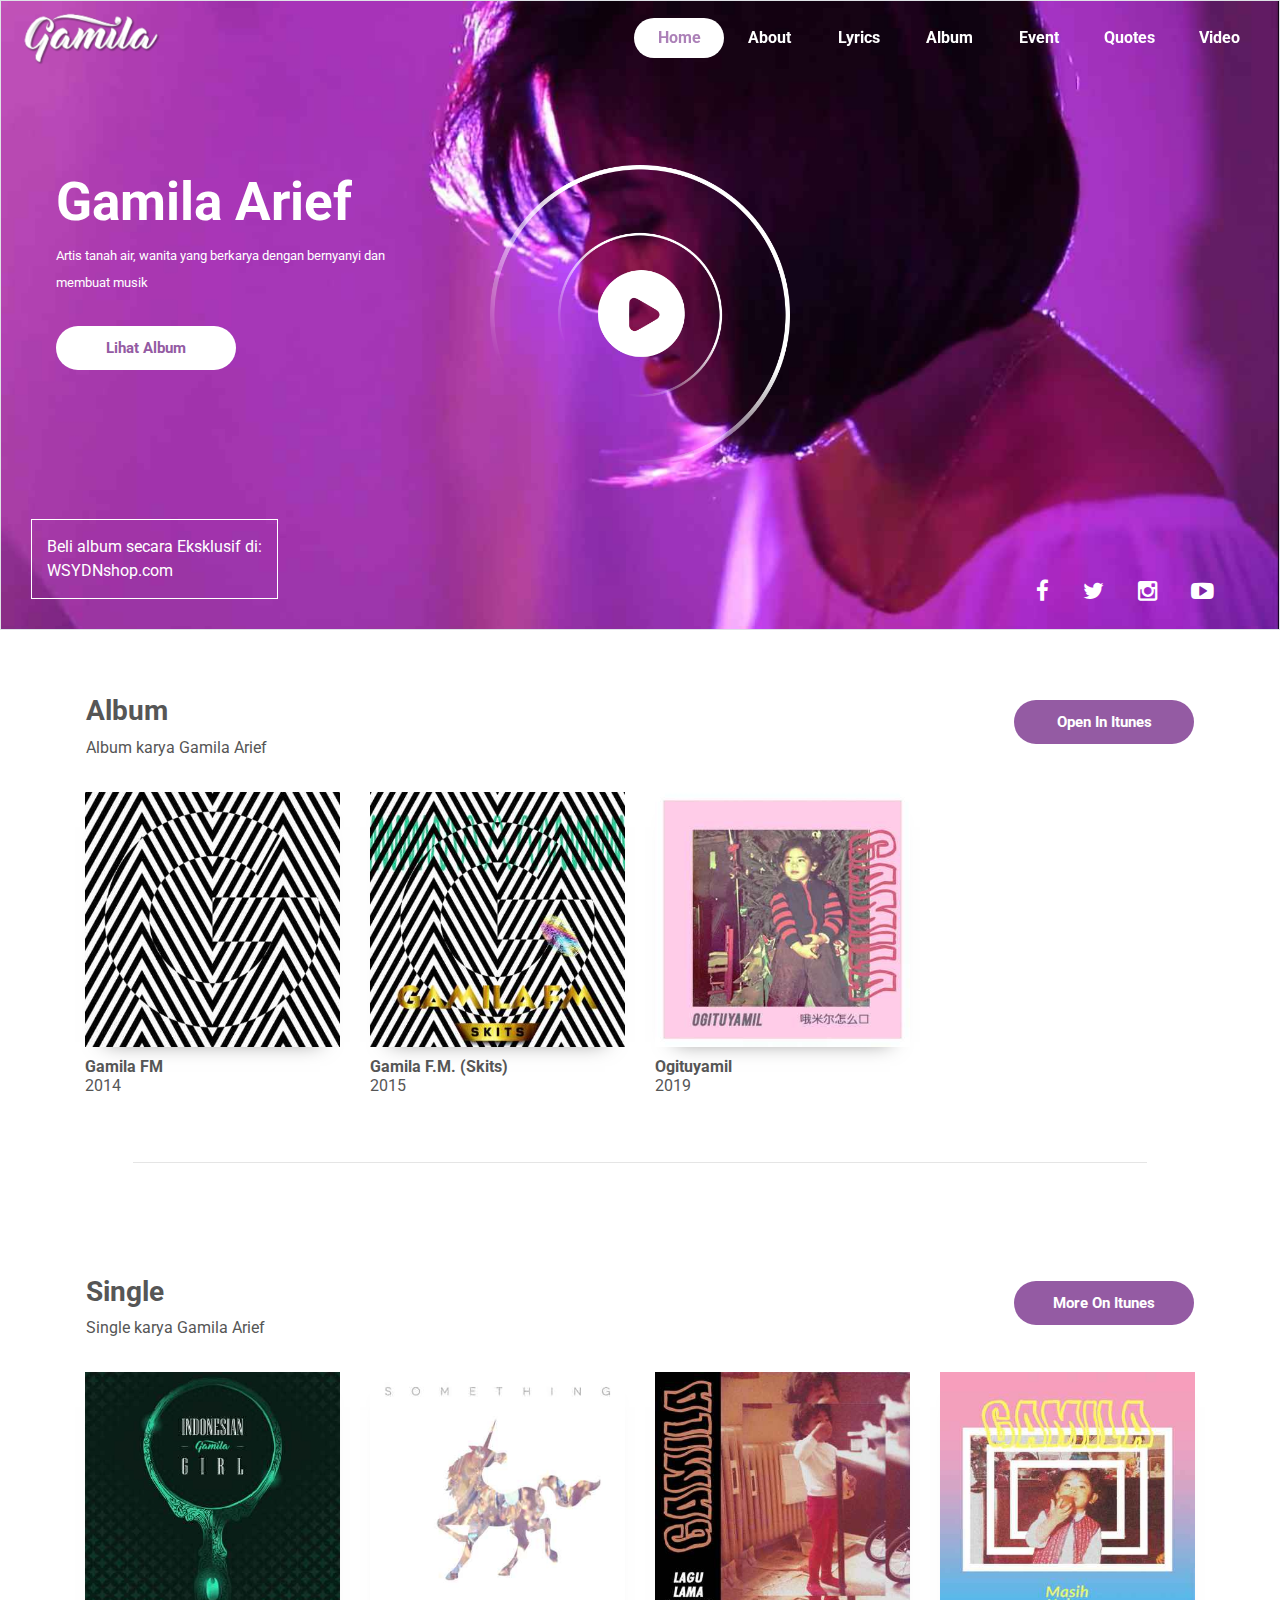
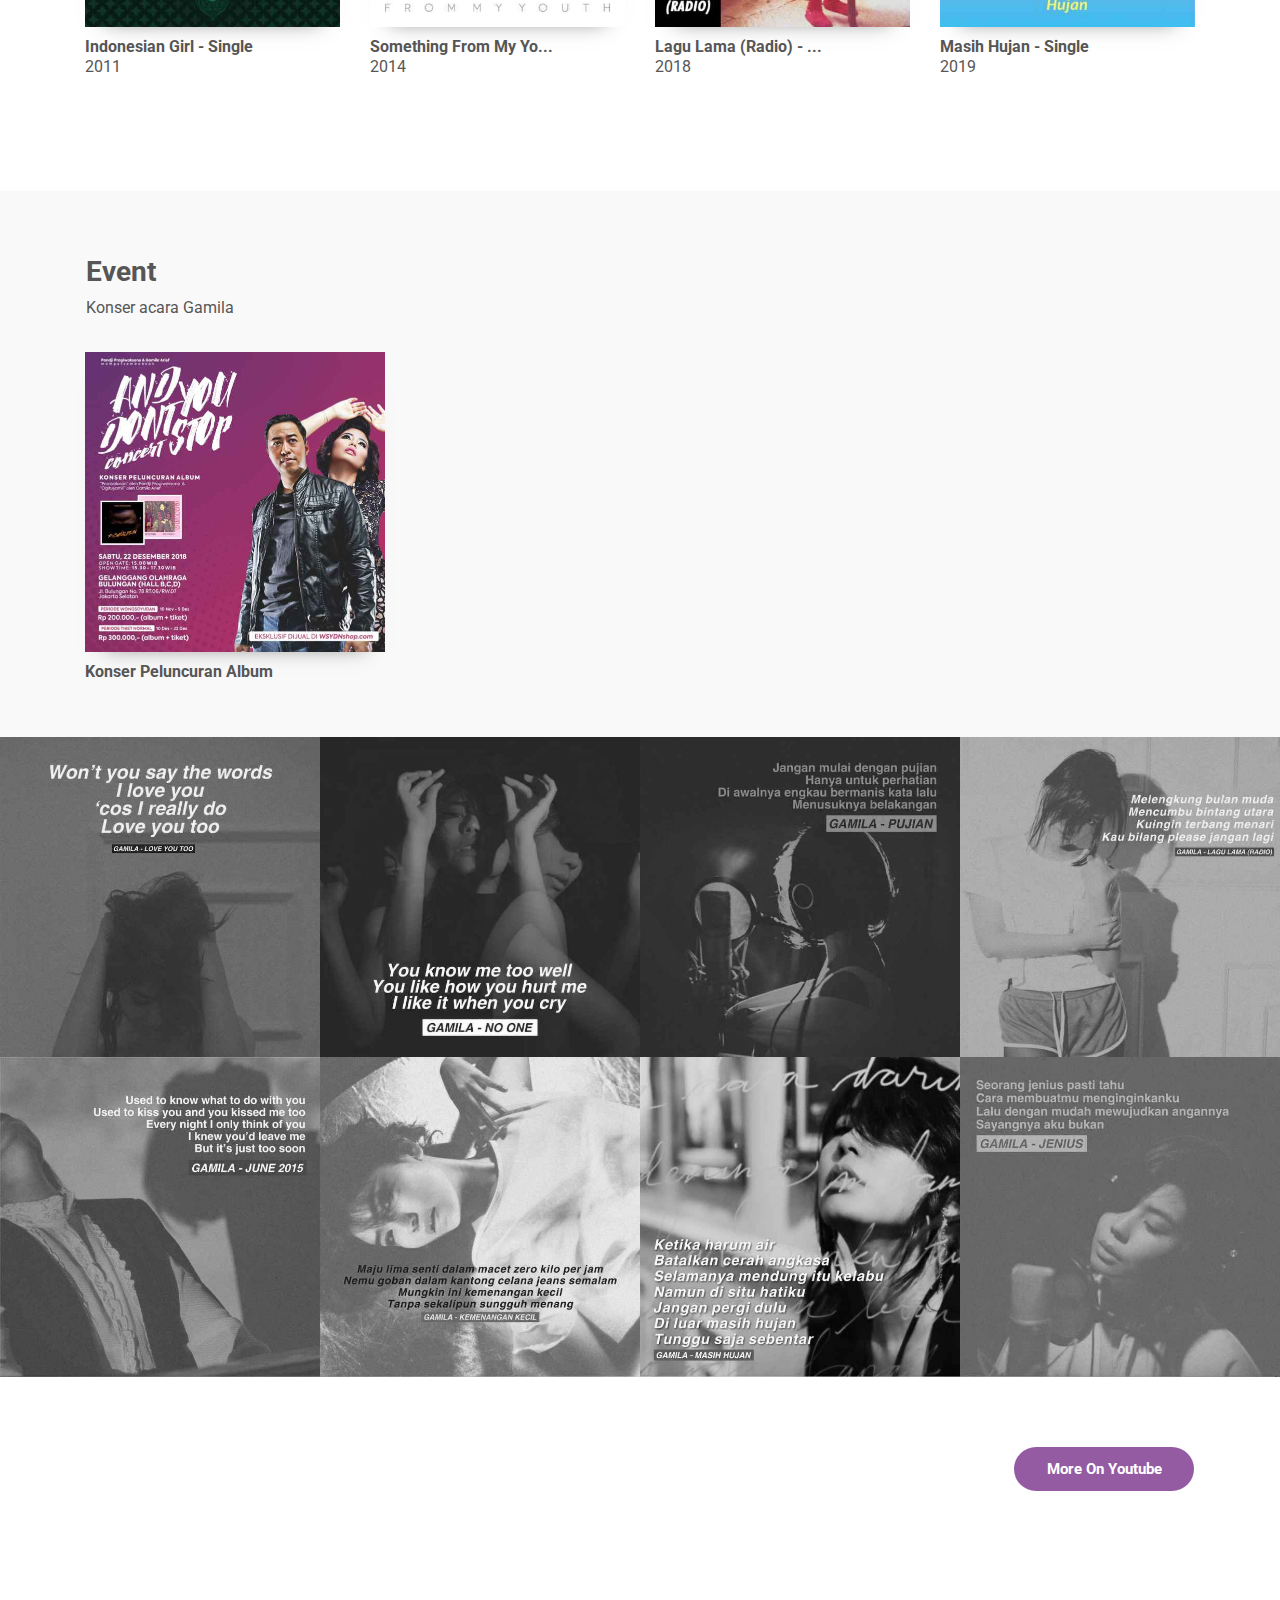
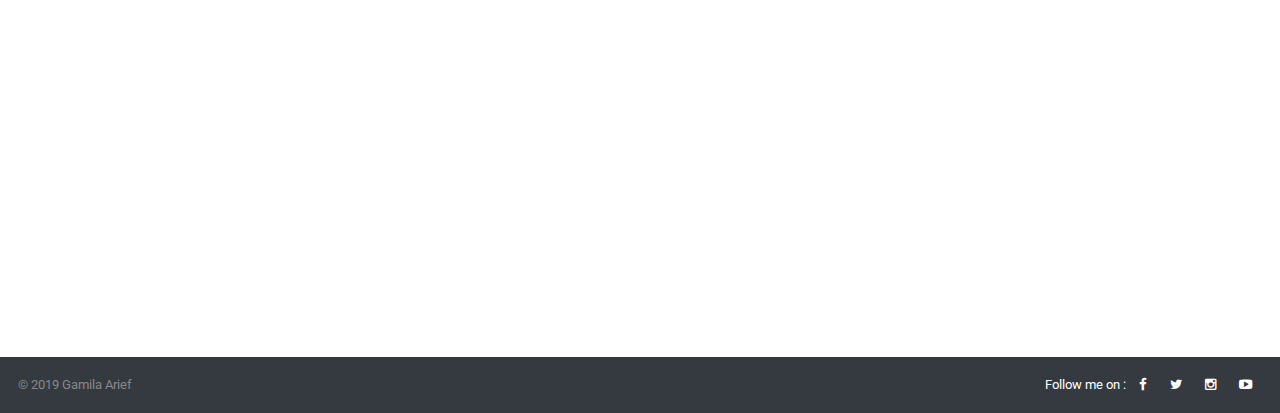
==== commit f3ae218a: "Add files via upload" ====
--- a/index.html
+++ b/index.html
@@ -9,11 +9,11 @@
 	<link href="https://fonts.googleapis.com/css?family=Roboto" rel="stylesheet">
 
 	<!-- jQuery library -->
-	<script src="http://code.jquery.com/jquery-1.11.1.min.js"></script>
 	<script src="https://ajax.googleapis.com/ajax/libs/jquery/3.3.1/jquery.min.js"></script>
 
 	<!-- Popper JS -->
 	<script src="https://cdnjs.cloudflare.com/ajax/libs/popper.js/1.14.7/umd/popper.min.js"></script>
+
 	<!-- Magnific Popup core JS file -->
 	<script src="js/jquery.magnific-popup.js"></script>
 
@@ -21,14 +21,13 @@
 	<script src="https://maxcdn.bootstrapcdn.com/bootstrap/4.3.1/js/bootstrap.min.js"></script>
 
 	<link rel="stylesheet" href="fontawesome/css/font-awesome.min.css">
+	<link rel="stylesheet" type="text/css" href="js/jquery.lightbox.css">
 
 	<meta name="viewport" content="width=device-width,initial-scale=1.0">
 
 
 
-	<script src="js/jquery.magnific-popup.js"></script>
-	<link rel="stylesheet" href="magnific-popup.css">
-	<script type="text/javascript" src="js/demo.js"></script>
+
 </head>
 <body>
 	<header class="border col-sm-12">
@@ -262,29 +261,18 @@
 				</div>
 			</div>
 		</div>
-		<div class="image-quote" id="quotes">
-
-
-
-
-
-
-
-
-		</div>
-		<div id="swarupGallery">
-		  <ul>
-		    <li><a href="img/quote1.jpg"><img src="img/quote1.jpg" width="190" height="190" alt="image 01" /></a></li>
-		    <li><a href="img/quote2.jpg"><img src="img/quote2.jpg" width="190" height="190" alt="image 02" /></a></li>
-		    <li><a href="img/quote3.jpg"><img src="img/quote3.jpg" width="190" height="190" alt="image 03" /></a></li>
-		    <li><a href="img/quote4.jpg"><img src="img/quote4.jpg" width="190" height="190" alt="image 04" /></a></li>
-		    <li><a href="img/quote5.jpg"><img src="img/quote5.jpg" width="190" height="190" alt="image 05" /></a></li>
-		    <li><a href="img/quote6.jpg"><img src="img/quote6.jpg" width="190" height="190" alt="image 06" /></a></li>
-		    <li><a href="img/quote7.jpg"><img src="img/quote7.jpg" width="190" height="190" alt="image 07" /></a></li>
-		    <li><a href="img/quote8.jpg"><img src="img/quote8.jpg" width="190" height="190" alt="image 08" /></a></li>
-		  </ul>
-		  <div id="navHolder"></div>
-		</div>
+		<div class="image-quote gallery" id="quotes">
+			<a href="img/quote1.jpg"><img src="img/quote1.jpg"></a>
+			<a href="img/quote2.jpg"><img src="img/quote2.jpg"></a>
+			<a href="img/quote3.jpg"><img src="img/quote3.jpg"></a>
+			<a href="img/quote4.jpg"><img src="img/quote4.jpg"></a>
+			<a href="img/quote5.jpg"><img src="img/quote5.jpg"></a>
+			<a href="img/quote6.jpg"><img src="img/quote6.jpg"></a>
+			<a href="img/quote7.jpg"><img src="img/quote7.jpg"></a>
+			<a href="img/quote8.jpg"><img src="img/quote8.jpg"></a>
+		</div>
+
+
 		<div class="clearfix"></div>
 
 		<div class="container-fluid video-section">
@@ -341,7 +329,7 @@
 	</footer>
 
 
-
+	<script src="js/jquery.lightbox.js"></script>
 	<script type="text/javascript">
 		window.onscroll = function() {myFunction()};
 
@@ -384,21 +372,13 @@
 		  	$('.quotes a').removeAttr('id');
 		  }
 		}
+		 // Initiate Lightbox
+		  $(function() {
+		    $('.gallery a').lightbox(); 
+		  });
 		
 
 	</script>
-	<script language="javascript">
-	$(document).ready(function() {
-		//alert('d');
-		$('#swarupGallery').mycaptcha({
-			width: '100',
-			navHolder: '#navHolder',
-			coloum: 0,
-			gutterSpace: 0,
-		});
-		//$(".group2").colorbox({rel:'group2', transition:"fade"});
-	});
-	</script>
 
 </body>
-</html>
+</html>